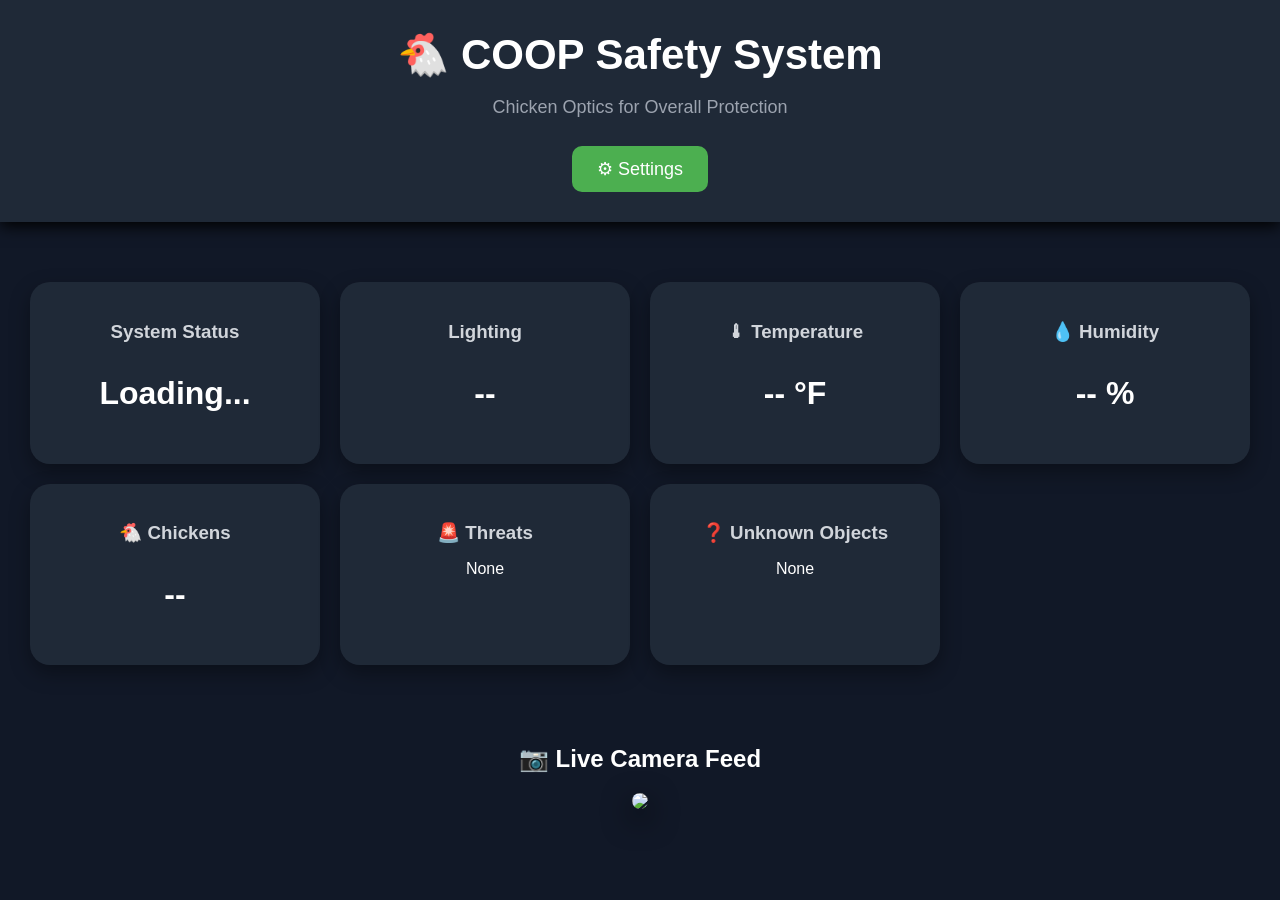
==== website/index.html @ 6bf6dbc9 "website update" ====
<!DOCTYPE html>
<html>

<head>
    <meta charset="UTF-8">
    <title>COOP Safety Dashboard</title>

    <link rel="stylesheet" href="style.css">
</head>


<body>


<header>

    <h1>🐔 COOP Safety System</h1>

    <p>Chicken Optics for Overall Protection</p>

    <a href="settings.html" class="nav-button">
        ⚙ Settings
    </a>

</header>



<div class="dashboard">


    <!-- STATUS -->
    <div class="card status-card">
        <h3>System Status</h3>
        <p id="status" class="value">Loading...</p>
    </div>


    <!-- LIGHT -->
    <div class="card">
        <h3>Lighting</h3>
        <p id="light" class="value">--</p>
    </div>


    <!-- TEMPERATURE -->
    <div class="card">
        <h3>🌡 Temperature</h3>
        <p id="temperature" class="value">-- °F</p>
    </div>


    <!-- HUMIDITY -->
    <div class="card">
        <h3>💧 Humidity</h3>
        <p id="humidity" class="value">-- %</p>
    </div>


    <!-- CHICKENS -->
    <div class="card">
        <h3>🐔 Chickens</h3>
        <p id="chickens" class="value">--</p>
    </div>


    <!-- THREATS -->
    <div class="card">
        <h3>🚨 Threats</h3>
        <p id="threats">None</p>
    </div>


    <!-- UNKNOWN -->
    <div class="card">
        <h3>❓ Unknown Objects</h3>
        <p id="unknowns">None</p>
    </div>


</div>



<!-- CAMERA -->
<div class="camera-section">

    <h2>📷 Live Camera Feed</h2>

    <img 
    src="http://192.168.50.2:5000/video_feed"
    id="video">

</div>



<script src="script.js"></script>


</body>

</html>
---- website/style.css ----
body {

    margin:0;
    padding:0;

    font-family:
    "Segoe UI",
    Arial,
    sans-serif;

    background:#111827;

    color:white;

}


/* HEADER */

header {

    text-align:center;

    padding:30px;

    background:#1f2937;

    box-shadow:0 4px 15px black;

}


header h1 {

    margin:0;

    font-size:42px;

}


header p {

    color:#9ca3af;

    font-size:18px;

}



/* DASHBOARD */

.dashboard {

    display:grid;

    grid-template-columns:
    repeat(auto-fit,minmax(250px,1fr));

    gap:20px;

    padding:30px;

}



/* CARDS */

.card {

    background:#1f2937;

    border-radius:20px;

    padding:20px;

    text-align:center;

    box-shadow:
    0 8px 20px rgba(0,0,0,0.35);

    transition:0.2s;

}


.card:hover {

    transform:translateY(-5px);

}


.card h3 {

    color:#d1d5db;

    margin-bottom:15px;

}



.value {

    font-size:32px;

    font-weight:bold;

}



/* STATUS COLORS */

.safe {

    color:#22c55e;

}


.warning {

    color:#facc15;

}


.danger {

    color:#ef4444;

}



/* CAMERA */

.camera-section {

    text-align:center;

    padding:30px;

}


.camera-section h2 {

    margin-bottom:20px;

}



#video {

    width:90%;

    max-width:1000px;

    border-radius:20px;

    box-shadow:
    0 10px 30px black;

}

header {

    margin-bottom: 30px;

}


.nav-button {

    display: inline-block;
    margin-top: 10px;

    padding: 12px 25px;

    background: #4CAF50;

    color: white;

    text-decoration: none;

    border-radius: 10px;

    font-size: 18px;

    transition: 0.3s;

}


.nav-button:hover {

    background: #45a049;

}
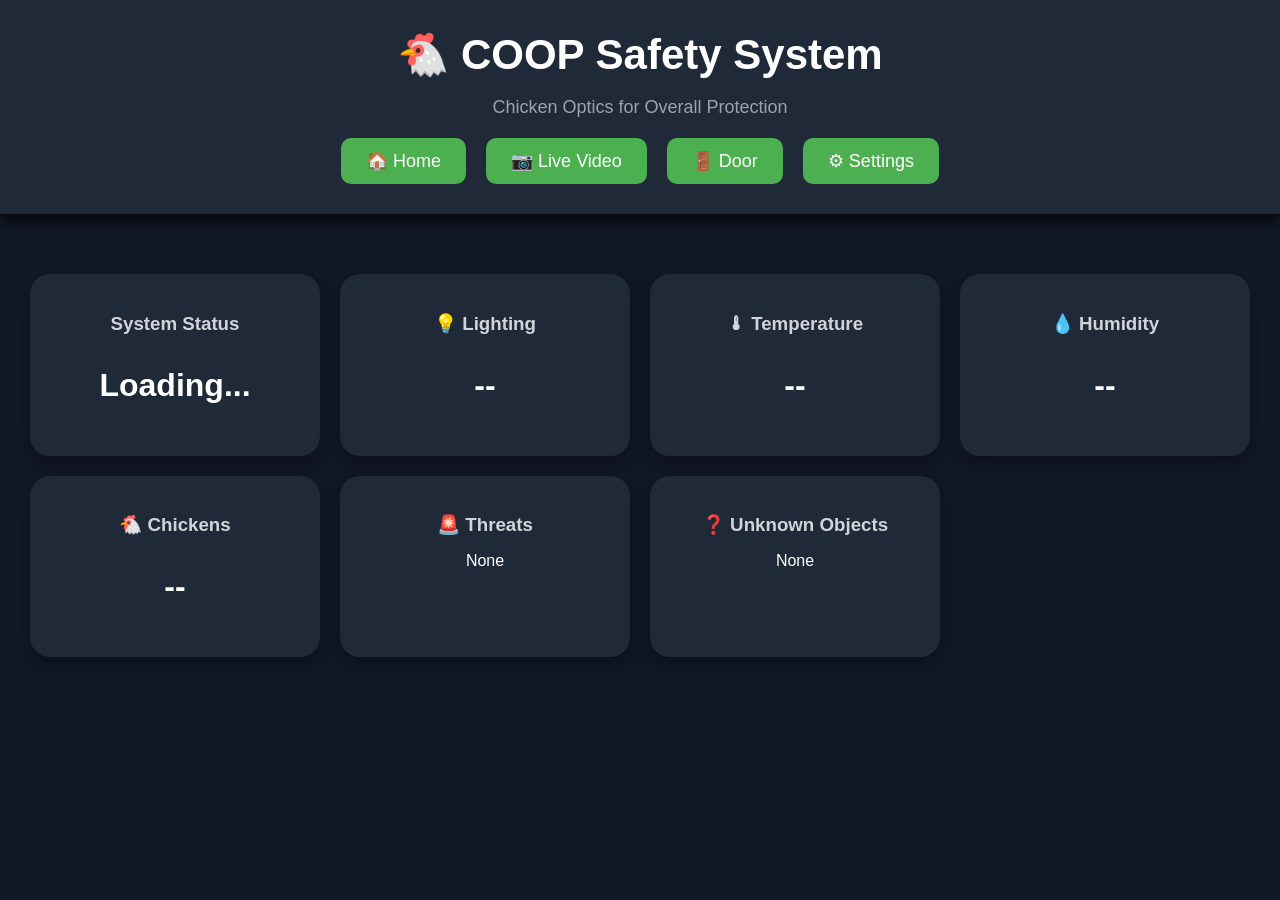
==== commit 11a7c9b7: "website updates" ====
--- a/website/index.html
+++ b/website/index.html
@@ -3,10 +3,15 @@
 <html>
 
 <head>
-    <meta charset="UTF-8">
-    <title>COOP Safety Dashboard</title>
 
-    <link rel="stylesheet" href="style.css">
+<meta charset="UTF-8">
+
+<title>
+COOP Safety Dashboard
+</title>
+
+<link rel="stylesheet" href="css/style.css">
+
 </head>
 
 
@@ -15,88 +20,153 @@
 
 <header>
 
-    <h1>🐔 COOP Safety System</h1>
+<h1>
+🐔 COOP Safety System
+</h1>
 
-    <p>Chicken Optics for Overall Protection</p>
+<p>
+Chicken Optics for Overall Protection
+</p>
 
-    <a href="settings.html" class="nav-button">
-        ⚙ Settings
-    </a>
+
+<nav class="navbar">
+
+<a href="index.html">
+🏠 Home
+</a>
+
+<a href="video.html">
+📷 Live Video
+</a>
+
+<a href="door.html">
+🚪 Door
+</a>
+
+<a href="settings.html">
+⚙ Settings
+</a>
+
+</nav>
+
 
 </header>
+
 
 
 
 <div class="dashboard">
 
 
-    <!-- STATUS -->
-    <div class="card status-card">
-        <h3>System Status</h3>
-        <p id="status" class="value">Loading...</p>
-    </div>
+<div class="card status-card">
+
+<h3>
+System Status
+</h3>
+
+<p id="status" class="value">
+Loading...
+</p>
+
+</div>
 
 
-    <!-- LIGHT -->
-    <div class="card">
-        <h3>Lighting</h3>
-        <p id="light" class="value">--</p>
-    </div>
 
 
-    <!-- TEMPERATURE -->
-    <div class="card">
-        <h3>🌡 Temperature</h3>
-        <p id="temperature" class="value">-- °F</p>
-    </div>
+<div class="card">
+
+<h3>
+💡 Lighting
+</h3>
+
+<p id="light" class="value">
+--
+</p>
+
+</div>
 
 
-    <!-- HUMIDITY -->
-    <div class="card">
-        <h3>💧 Humidity</h3>
-        <p id="humidity" class="value">-- %</p>
-    </div>
 
 
-    <!-- CHICKENS -->
-    <div class="card">
-        <h3>🐔 Chickens</h3>
-        <p id="chickens" class="value">--</p>
-    </div>
+<div class="card">
+
+<h3>
+🌡 Temperature
+</h3>
+
+<p id="temperature" class="value">
+--
+</p>
+
+</div>
 
 
-    <!-- THREATS -->
-    <div class="card">
-        <h3>🚨 Threats</h3>
-        <p id="threats">None</p>
-    </div>
 
 
-    <!-- UNKNOWN -->
-    <div class="card">
-        <h3>❓ Unknown Objects</h3>
-        <p id="unknowns">None</p>
-    </div>
+<div class="card">
+
+<h3>
+💧 Humidity
+</h3>
+
+<p id="humidity" class="value">
+--
+</p>
+
+</div>
+
+
+
+
+<div class="card">
+
+<h3>
+🐔 Chickens
+</h3>
+
+<p id="chickens" class="value">
+--
+</p>
+
+</div>
+
+
+
+
+<div class="card">
+
+<h3>
+🚨 Threats
+</h3>
+
+<p id="threats">
+None
+</p>
+
+</div>
+
+
+
+
+<div class="card">
+
+<h3>
+❓ Unknown Objects
+</h3>
+
+<p id="unknowns">
+None
+</p>
+
+</div>
+
 
 
 </div>
 
 
 
-<!-- CAMERA -->
-<div class="camera-section">
-
-    <h2>📷 Live Camera Feed</h2>
-
-    <img 
-    src="http://192.168.50.2:5000/video_feed"
-    id="video">
-
-</div>
-
-
-
-<script src="script.js"></script>
+<script src="js/dashboard.js"></script>
 
 
 </body>
--- a/website/css/style.css
+++ b/website/css/style.css
@@ -0,0 +1,266 @@
+
+body {
+
+    margin:0;
+    padding:0;
+
+    font-family:
+    "Segoe UI",
+    Arial,
+    sans-serif;
+
+    background:#111827;
+
+    color:white;
+
+}
+
+
+/* HEADER */
+
+header {
+
+    text-align:center;
+
+    padding:30px;
+
+    margin-bottom:30px;
+
+    background:#1f2937;
+
+    box-shadow:0 4px 15px black;
+
+}
+
+
+header h1 {
+
+    margin:0;
+
+    font-size:42px;
+
+}
+
+
+header p {
+
+    color:#9ca3af;
+
+    font-size:18px;
+
+}
+
+
+
+/* NAVIGATION */
+
+.navbar {
+
+    display:flex;
+
+    justify-content:center;
+
+    gap:20px;
+
+    margin-top:20px;
+
+}
+
+
+
+.navbar a {
+
+    background:#4CAF50;
+
+    color:white;
+
+    padding:12px 25px;
+
+    border-radius:10px;
+
+    text-decoration:none;
+
+    font-size:18px;
+
+    transition:0.3s;
+
+}
+
+
+
+.navbar a:hover {
+
+    background:#45a049;
+
+}
+
+
+
+/* DASHBOARD */
+
+.dashboard {
+
+    display:grid;
+
+    grid-template-columns:
+    repeat(auto-fit,minmax(250px,1fr));
+
+    gap:20px;
+
+    padding:30px;
+
+}
+
+
+
+/* CARDS */
+
+.card {
+
+    background:#1f2937;
+
+    border-radius:20px;
+
+    padding:20px;
+
+    text-align:center;
+
+    box-shadow:
+    0 8px 20px rgba(0,0,0,0.35);
+
+    transition:0.2s;
+
+}
+
+
+.card:hover {
+
+    transform:translateY(-5px);
+
+}
+
+
+.card h3 {
+
+    color:#d1d5db;
+
+    margin-bottom:15px;
+
+}
+
+
+
+.value {
+
+    font-size:32px;
+
+    font-weight:bold;
+
+}
+
+
+
+/* STATUS COLORS */
+
+.safe {
+
+    color:#22c55e;
+
+}
+
+
+.warning {
+
+    color:#facc15;
+
+}
+
+
+.danger {
+
+    color:#ef4444;
+
+}
+
+
+
+/* CAMERA */
+
+.camera-section {
+
+    text-align:center;
+
+    padding:30px;
+
+}
+
+
+.camera-section h2 {
+
+    margin-bottom:20px;
+
+}
+
+
+
+#video {
+
+    width:90%;
+
+    max-width:1000px;
+
+    border-radius:20px;
+
+    box-shadow:
+    0 10px 30px black;
+
+}
+
+
+
+/* BUTTONS */
+
+button {
+
+    background:#4CAF50;
+
+    color:white;
+
+    border:none;
+
+    padding:12px 25px;
+
+    margin:10px;
+
+    border-radius:10px;
+
+    font-size:18px;
+
+    cursor:pointer;
+
+    transition:0.3s;
+
+}
+
+
+button:hover {
+
+    background:#45a049;
+
+}
+
+
+
+/* INPUTS */
+
+input {
+
+    padding:10px;
+
+    border-radius:8px;
+
+    border:none;
+
+    font-size:16px;
+
+}
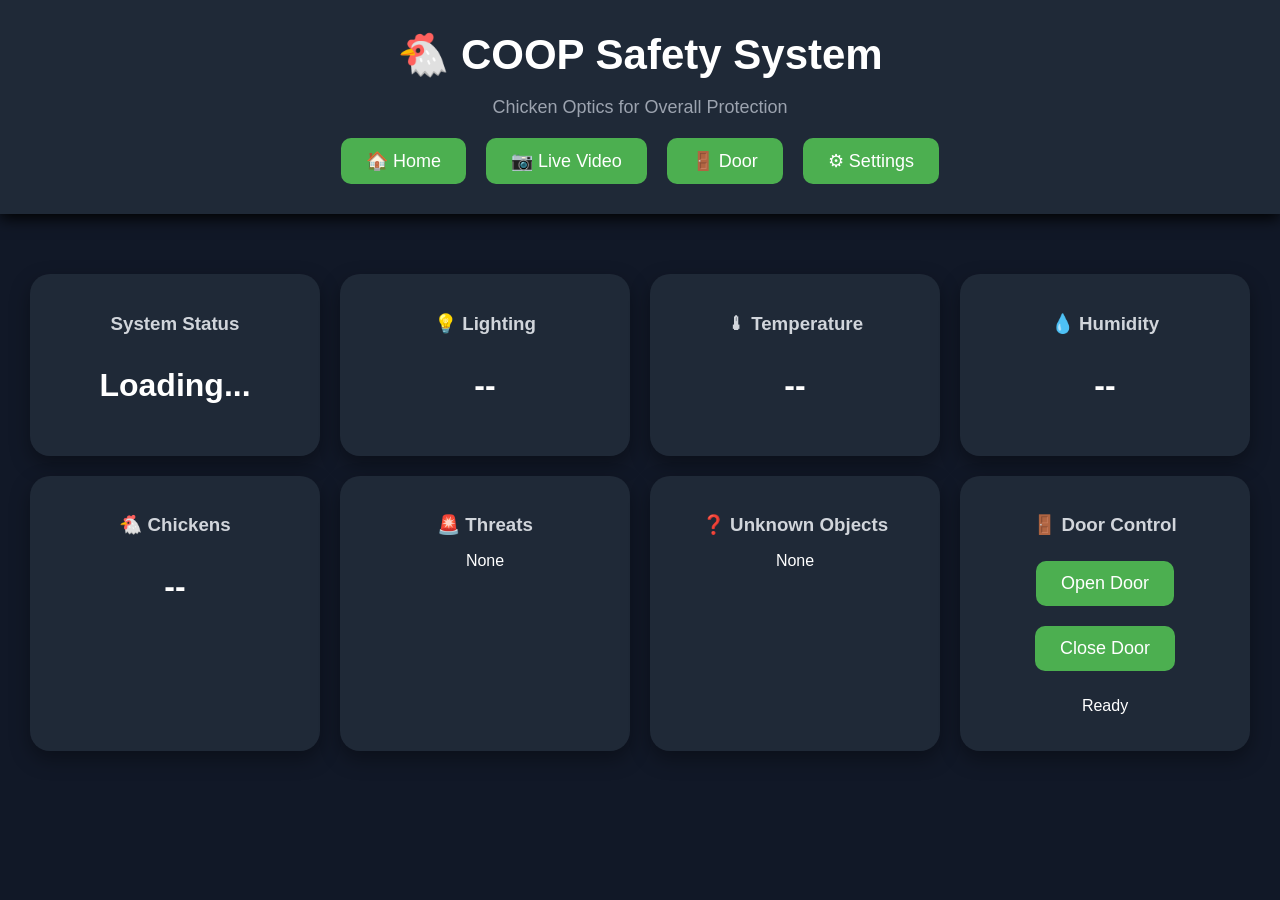
==== commit 9838ffd9: "website updates" ====
--- a/website/index.html
+++ b/website/index.html
@@ -162,6 +162,35 @@
 
 
 
+
+<!-- DOOR CONTROL -->
+
+<div class="card">
+
+<h3>
+🚪 Door Control
+</h3>
+
+
+<button onclick="openDoor()">
+Open Door
+</button>
+
+
+<button onclick="closeDoor()">
+Close Door
+</button>
+
+
+<p id="doorStatus">
+Ready
+</p>
+
+
+</div>
+
+
+
 </div>
 
 
@@ -169,6 +198,62 @@
 <script src="js/dashboard.js"></script>
 
 
+<script>
+
+function openDoor(){
+
+    document.getElementById("doorStatus").innerHTML =
+    "Opening door...";
+
+
+    fetch(
+        "http://192.168.50.2:5000/door/open",
+        {
+            method: "POST"
+        }
+    )
+
+    .then(response => response.json())
+
+    .then(data => {
+
+        document.getElementById("doorStatus").innerHTML =
+        data.message;
+
+    });
+
+}
+
+
+
+function closeDoor(){
+
+    document.getElementById("doorStatus").innerHTML =
+    "Closing door...";
+
+
+    fetch(
+        "http://192.168.50.2:5000/door/close",
+        {
+            method: "POST"
+        }
+    )
+
+    .then(response => response.json())
+
+    .then(data => {
+
+        document.getElementById("doorStatus").innerHTML =
+        data.message;
+
+    });
+
+}
+
+
+</script>
+
+
 </body>
 
 </html>
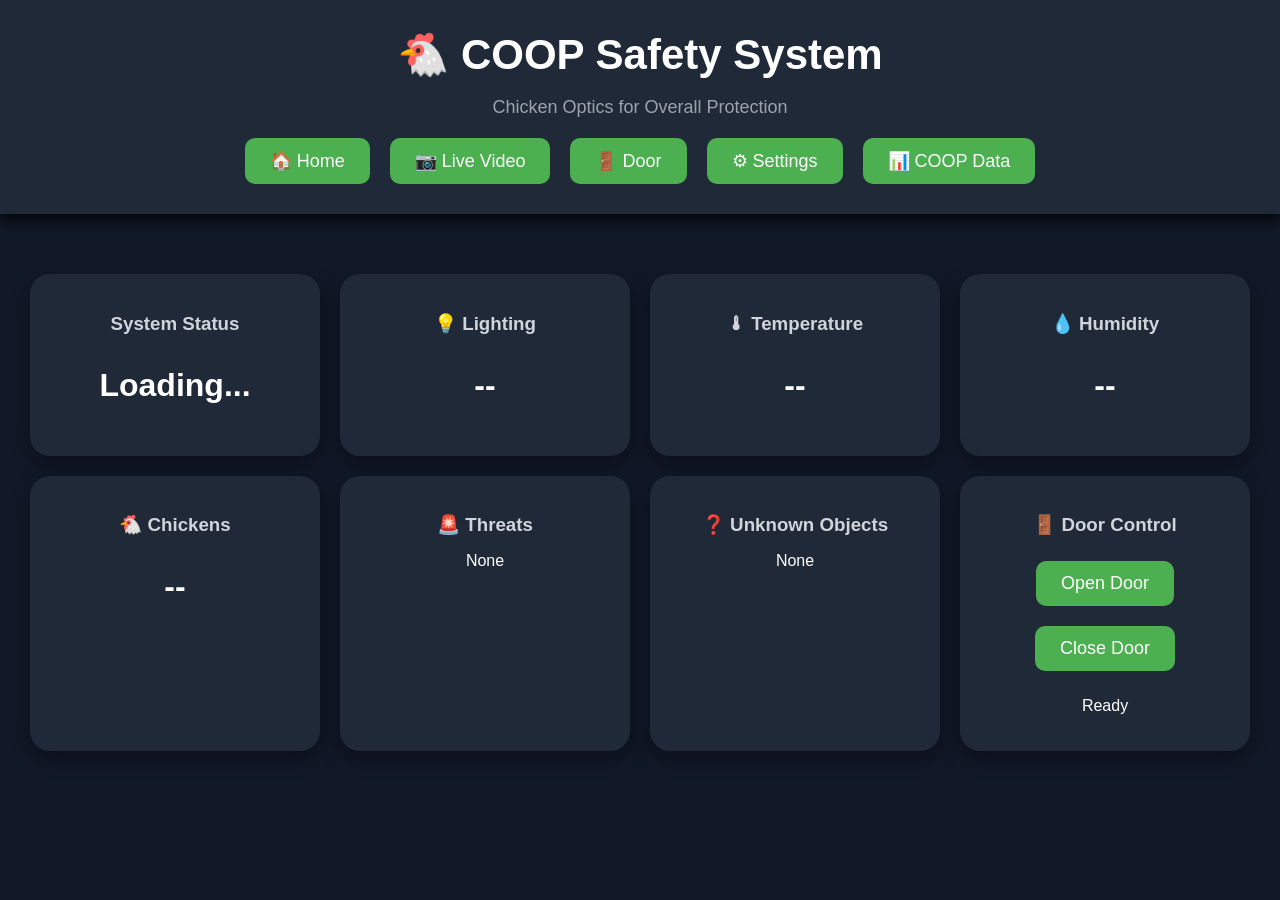
==== commit d82abd0a: "web page added" ====
--- a/website/index.html
+++ b/website/index.html
@@ -45,6 +45,10 @@
 
 <a href="settings.html">
 ⚙ Settings
+</a>
+
+<a href="data.html">
+📊 COOP Data
 </a>
 
 </nav>
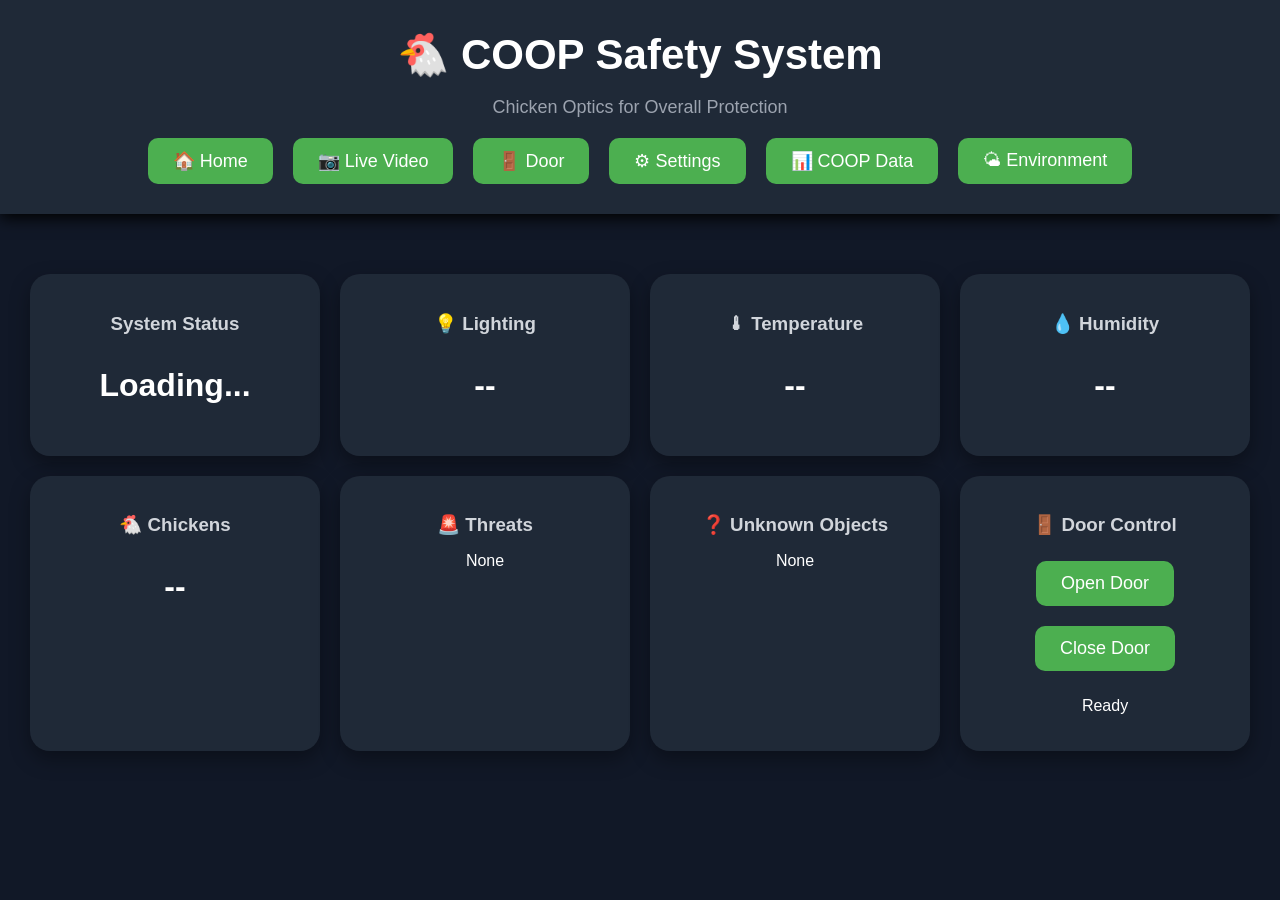
==== commit 3d430d2b: "weather location" ====
--- a/website/index.html
+++ b/website/index.html
@@ -49,6 +49,10 @@
 
 <a href="data.html">
 📊 COOP Data
+</a>
+
+<a href="environment.html">
+🌤 Environment
 </a>
 
 </nav>
--- a/website/css/style.css
+++ b/website/css/style.css
@@ -263,4 +263,76 @@
 
     font-size:16px;
 
+}
+
+
+canvas {
+
+    max-height:350px;
+
+}
+
+
+canvas {
+
+    max-height:350px;
+
+}
+
+
+/* THREAT HISTORY */
+
+.threat-card {
+
+    background:#111827;
+
+    border-radius:15px;
+
+    overflow:hidden;
+
+    margin-top:15px;
+
+    box-shadow:
+    0 6px 16px rgba(0,0,0,0.35);
+
+}
+
+
+.threat-image {
+
+    width:100%;
+
+    height:220px;
+
+    object-fit:cover;
+
+    display:block;
+
+}
+
+
+.threat-details {
+
+    padding:15px;
+
+    text-align:center;
+
+}
+
+
+.threat-details h3 {
+
+    margin:0 0 10px 0;
+
+    color:#ef4444;
+
+}
+
+
+.threat-details p {
+
+    margin:0;
+
+    color:#d1d5db;
+
 }
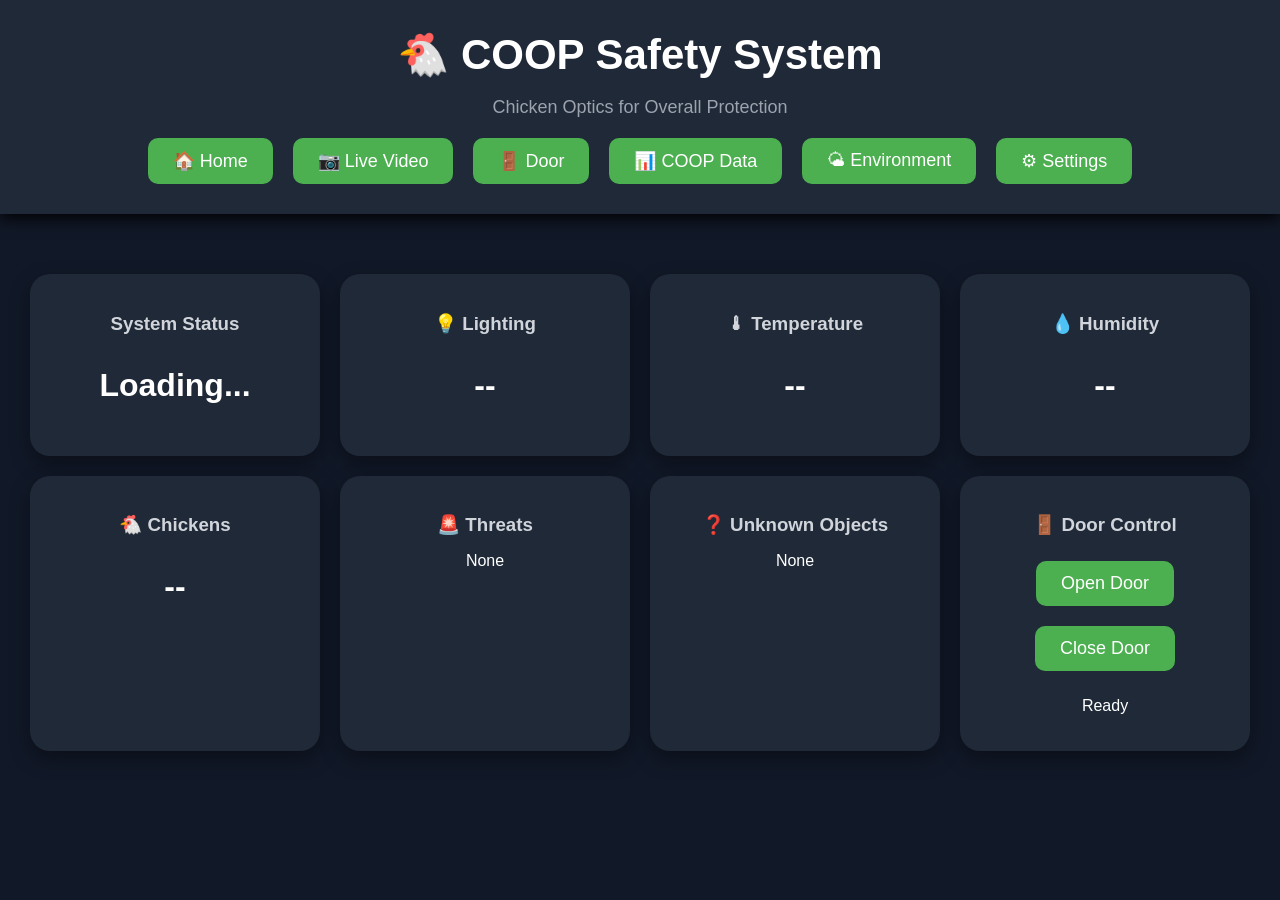
==== commit f94e0ae7: "email alert" ====
--- a/website/index.html
+++ b/website/index.html
@@ -43,16 +43,16 @@
 🚪 Door
 </a>
 
+<a href="data.html">
+📊 COOP Data
+</a>
+
+<a href="environment.html">
+🌤 Environment
+</a>
+
 <a href="settings.html">
 ⚙ Settings
-</a>
-
-<a href="data.html">
-📊 COOP Data
-</a>
-
-<a href="environment.html">
-🌤 Environment
 </a>
 
 </nav>
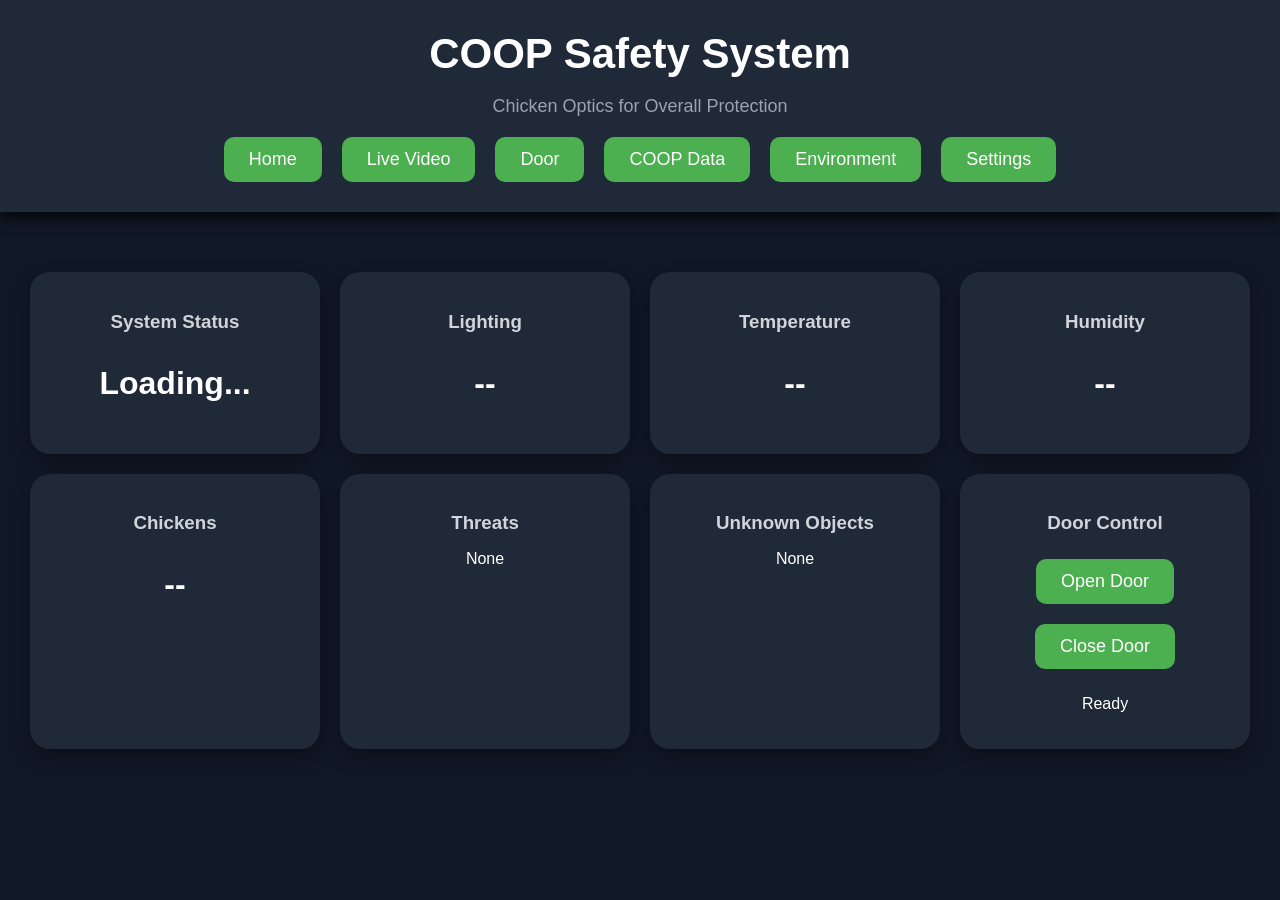
==== commit 30da5b61: "html" ====
--- a/website/index.html
+++ b/website/index.html
@@ -21,7 +21,7 @@
 <header>
 
 <h1>
-🐔 COOP Safety System
+COOP Safety System
 </h1>
 
 <p>
@@ -32,27 +32,27 @@
 <nav class="navbar">
 
 <a href="index.html">
-🏠 Home
+Home
 </a>
 
 <a href="video.html">
-📷 Live Video
+Live Video
 </a>
 
 <a href="door.html">
-🚪 Door
+Door
 </a>
 
 <a href="data.html">
-📊 COOP Data
-</a>
-
-<a href="environment.html">
-🌤 Environment
+COOP Data
+</a>
+
+<a href="environment.html?v=2">
+Environment
 </a>
 
 <a href="settings.html">
-⚙ Settings
+Settings
 </a>
 
 </nav>
@@ -84,7 +84,7 @@
 <div class="card">
 
 <h3>
-💡 Lighting
+Lighting
 </h3>
 
 <p id="light" class="value">
@@ -99,7 +99,7 @@
 <div class="card">
 
 <h3>
-🌡 Temperature
+Temperature
 </h3>
 
 <p id="temperature" class="value">
@@ -114,7 +114,7 @@
 <div class="card">
 
 <h3>
-💧 Humidity
+Humidity
 </h3>
 
 <p id="humidity" class="value">
@@ -129,7 +129,7 @@
 <div class="card">
 
 <h3>
-🐔 Chickens
+Chickens
 </h3>
 
 <p id="chickens" class="value">
@@ -144,7 +144,7 @@
 <div class="card">
 
 <h3>
-🚨 Threats
+Threats
 </h3>
 
 <p id="threats">
@@ -159,7 +159,7 @@
 <div class="card">
 
 <h3>
-❓ Unknown Objects
+Unknown Objects
 </h3>
 
 <p id="unknowns">
@@ -176,7 +176,7 @@
 <div class="card">
 
 <h3>
-🚪 Door Control
+Door Control
 </h3>
 
 
